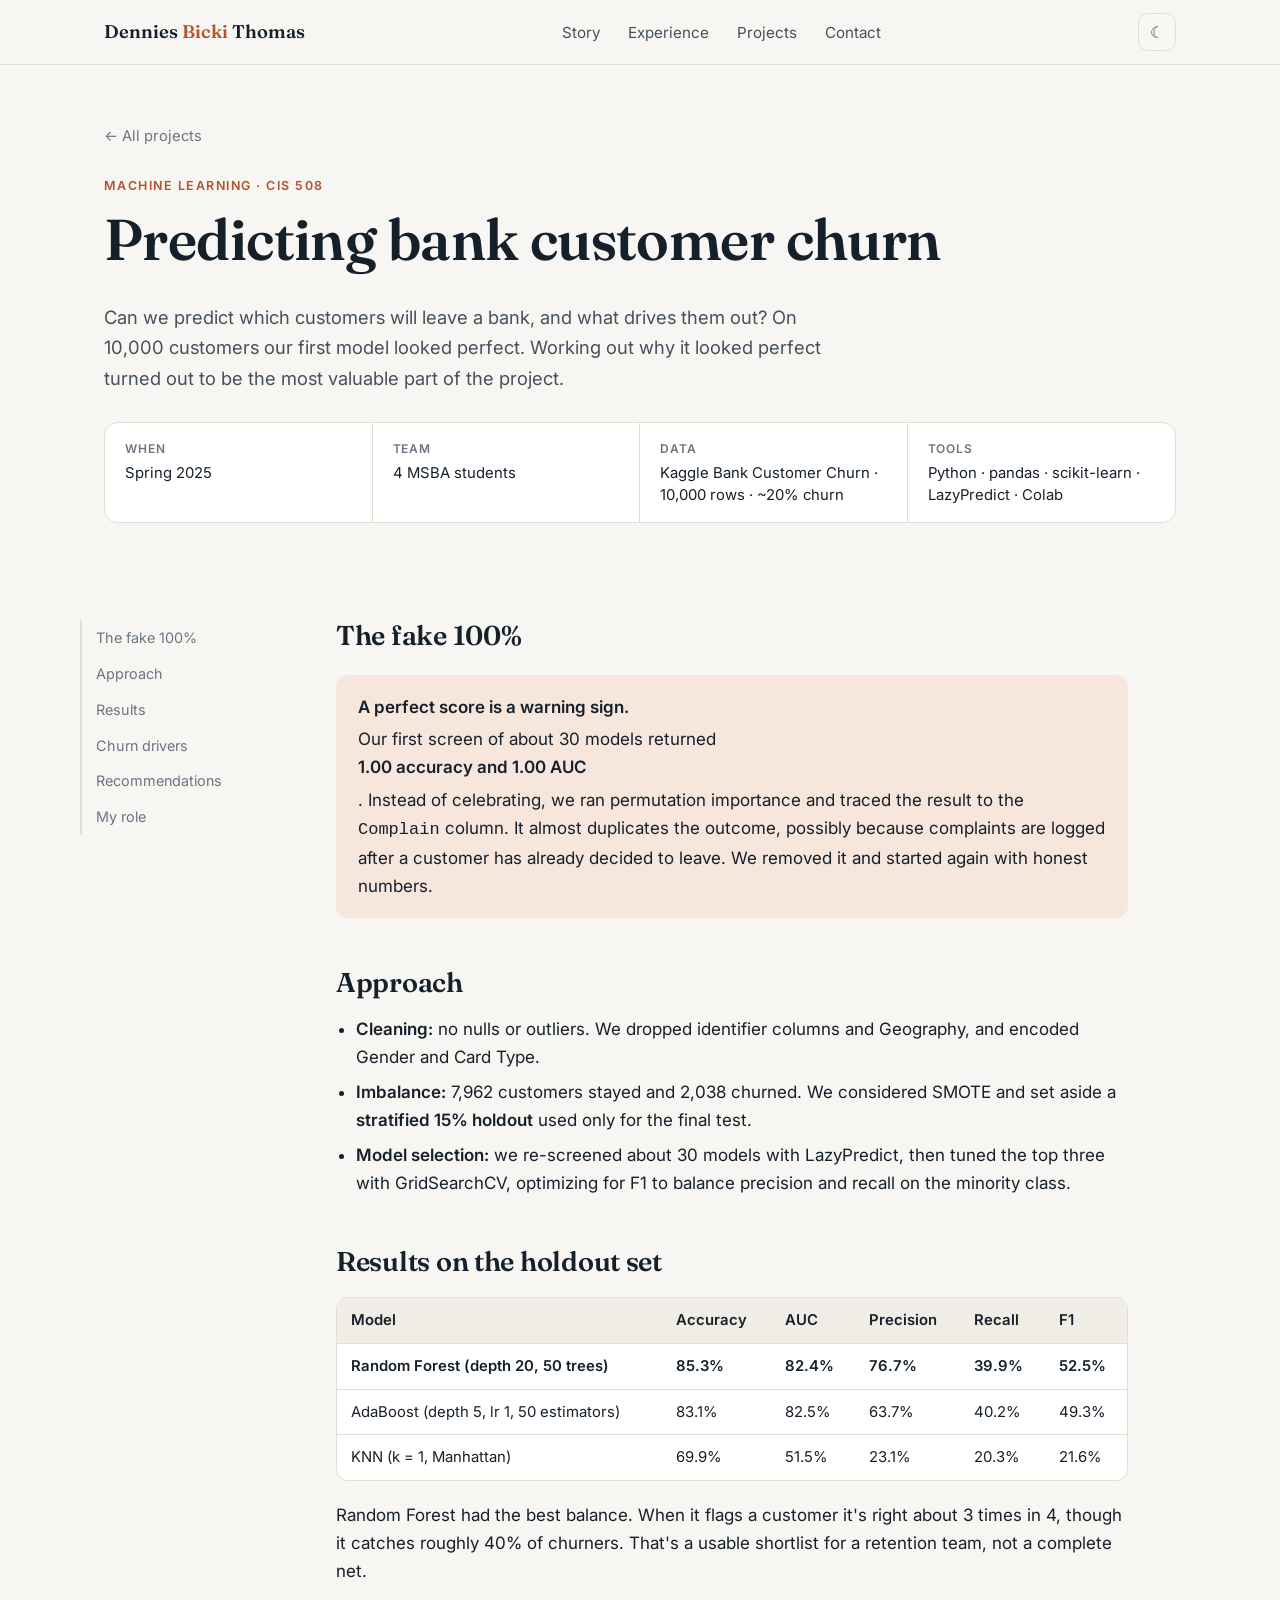
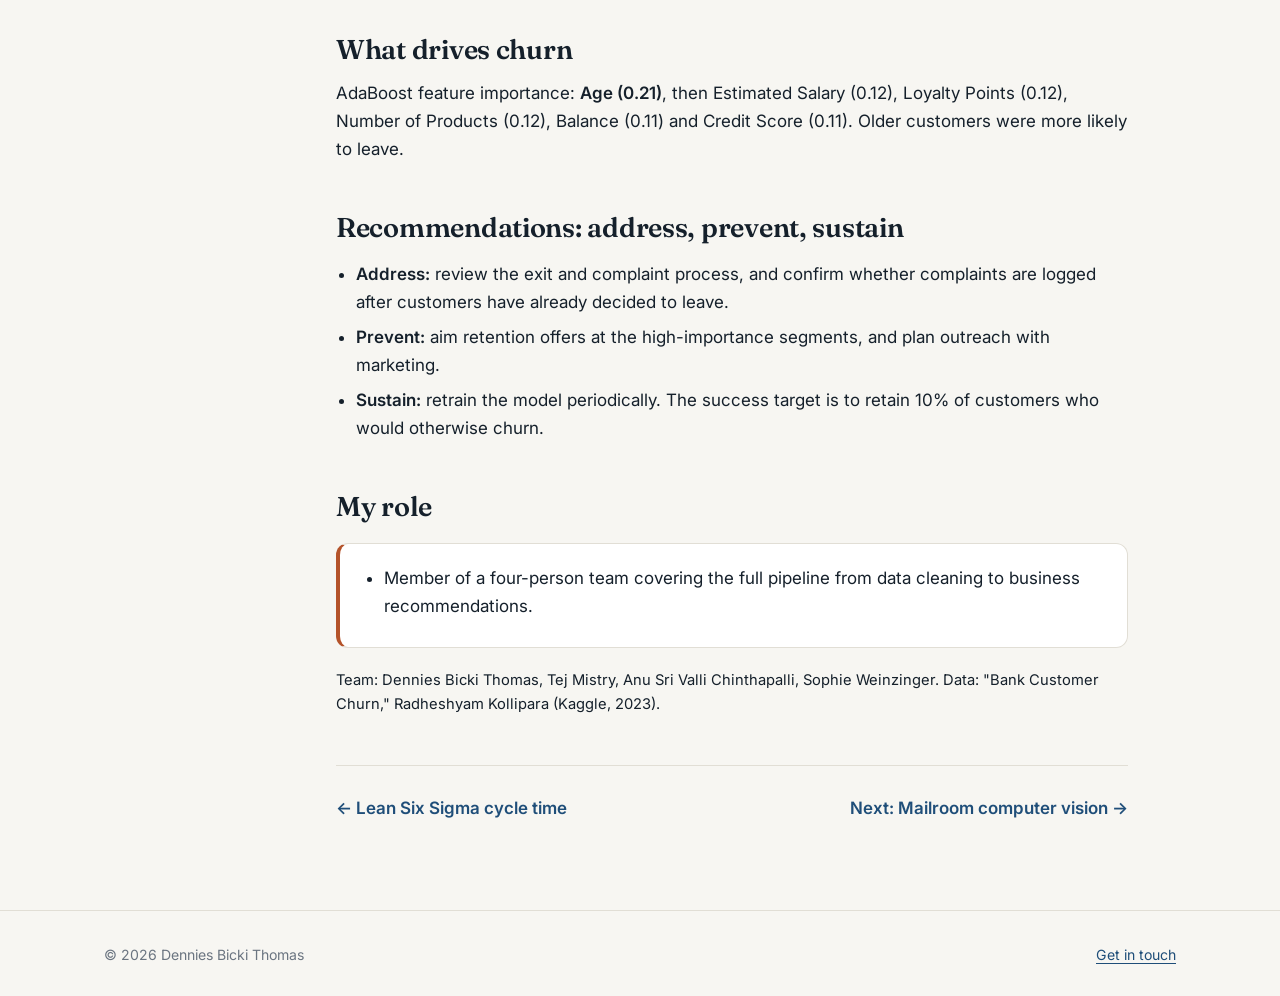
==== projects/bank-churn.html @ bb66a7ab "Initial portfolio site Co-Authored-By: Claude Opus 5.5 <noreply@anthropic.com>" ====
<!doctype html>
<html lang="en">
<head>
  <meta charset="utf-8">
  <meta name="viewport" content="width=device-width, initial-scale=1">
  <title>Bank Churn Prediction | Dennies Bicki Thomas</title>
  <meta name="description" content="Predicting bank customer churn on 10,000 customers: catching target leakage, screening ~30 models, and a tuned Random Forest at 85.3% accuracy and 0.82 AUC.">
  <link rel="icon" href="data:image/svg+xml,%3Csvg xmlns='http://www.w3.org/2000/svg' viewBox='0 0 64 64'%3E%3Crect width='64' height='64' rx='14' fill='%231f4e79'/%3E%3Ctext x='50%25' y='54%25' text-anchor='middle' dominant-baseline='middle' font-family='Georgia,serif' font-size='28' font-weight='700' fill='white'%3EDT%3C/text%3E%3C/svg%3E">
  <link rel="preconnect" href="https://fonts.googleapis.com">
  <link rel="preconnect" href="https://fonts.gstatic.com" crossorigin>
  <link href="https://fonts.googleapis.com/css2?family=Fraunces:opsz,wght@9..144,400;9..144,600&family=Inter:wght@400;500;600&display=swap" rel="stylesheet">
  <link rel="stylesheet" href="../assets/css/style.css">
  <script src="../assets/js/main.js"></script>
</head>
<body>
<a class="skip-link" href="#main">Skip to content</a>
<header class="site-header">
  <nav class="container nav" aria-label="Main">
    <a class="brand" href="../index.html">Dennies <span>Bicki</span> Thomas</a>
    <ul class="nav-links" id="nav-links">
      <li><a href="../index.html#story">Story</a></li>
      <li><a href="../index.html#experience">Experience</a></li>
      <li><a href="../index.html#work">Projects</a></li>
      <li><a href="../index.html#contact">Contact</a></li>
    </ul>
    <div style="display:flex;gap:8px">
      <button class="icon-btn" type="button" data-theme-toggle aria-label="Toggle dark mode">☾</button>
      <button class="icon-btn menu-btn" type="button" data-menu-toggle aria-controls="nav-links" aria-expanded="false" aria-label="Open menu">☰</button>
    </div>
  </nav>
</header>

<main id="main">
  <section class="case-hero">
    <div class="container">
      <a class="back" href="../index.html#work">← All projects</a>
      <span class="eyebrow">Machine learning · CIS 508</span>
      <h1>Predicting bank customer churn</h1>
      <p class="lede">Can we predict which customers will leave a bank, and what drives them out? On 10,000 customers our first model looked perfect. Working out why it looked perfect turned out to be the most valuable part of the project.</p>
      <dl class="facts">
        <div><dt>When</dt><dd>Spring 2025</dd></div>
        <div><dt>Team</dt><dd>4 MSBA students</dd></div>
        <div><dt>Data</dt><dd>Kaggle Bank Customer Churn · 10,000 rows · ~20% churn</dd></div>
        <div><dt>Tools</dt><dd>Python · pandas · scikit-learn · LazyPredict · Colab</dd></div>
      </dl>
    </div>
  </section>

  <div class="container case-body">
    <nav class="toc" aria-label="On this page">
      <a href="#leak">The fake 100%</a>
      <a href="#approach">Approach</a>
      <a href="#results">Results</a>
      <a href="#drivers">Churn drivers</a>
      <a href="#recs">Recommendations</a>
      <a href="#role">My role</a>
    </nav>

    <article class="prose">
      <h2 id="leak">The fake 100%</h2>
      <div class="callout warm">
        <strong>A perfect score is a warning sign.</strong>
        <p>Our first screen of about 30 models returned <strong>1.00 accuracy and 1.00 AUC</strong>. Instead of celebrating, we ran permutation importance and traced the result to the <code>Complain</code> column. It almost duplicates the outcome, possibly because complaints are logged after a customer has already decided to leave. We removed it and started again with honest numbers.</p>
      </div>
      <figure>
        <img src="../assets/img/projects/bank_churn_02_leakage_detection.png" alt="Permutation importance showing the Complain feature dominating the model" loading="lazy" onerror="hideMissing(this)">
        <figcaption>Permutation importance revealed the leaking feature</figcaption>
      </figure>

      <h2 id="approach">Approach</h2>
      <ul>
        <li><strong>Cleaning:</strong> no nulls or outliers. We dropped identifier columns and Geography, and encoded Gender and Card Type.</li>
        <li><strong>Imbalance:</strong> 7,962 customers stayed and 2,038 churned. We considered SMOTE and set aside a <strong>stratified 15% holdout</strong> used only for the final test.</li>
        <li><strong>Model selection:</strong> we re-screened about 30 models with LazyPredict, then tuned the top three with GridSearchCV, optimizing for F1 to balance precision and recall on the minority class.</li>
      </ul>

      <h2 id="results">Results on the holdout set</h2>
      <div class="table-wrap">
        <table>
          <thead><tr><th>Model</th><th>Accuracy</th><th>AUC</th><th>Precision</th><th>Recall</th><th>F1</th></tr></thead>
          <tbody>
            <tr class="best"><td>Random Forest (depth 20, 50 trees)</td><td>85.3%</td><td>82.4%</td><td>76.7%</td><td>39.9%</td><td>52.5%</td></tr>
            <tr><td>AdaBoost (depth 5, lr 1, 50 estimators)</td><td>83.1%</td><td>82.5%</td><td>63.7%</td><td>40.2%</td><td>49.3%</td></tr>
            <tr><td>KNN (k = 1, Manhattan)</td><td>69.9%</td><td>51.5%</td><td>23.1%</td><td>20.3%</td><td>21.6%</td></tr>
          </tbody>
        </table>
      </div>
      <p>Random Forest had the best balance. When it flags a customer it's right about 3 times in 4, though it catches roughly 40% of churners. That's a usable shortlist for a retention team, not a complete net.</p>
      <figure>
        <img src="../assets/img/projects/bank_churn_03_random_forest_results.png" alt="Random Forest confusion matrix and metrics" loading="lazy" onerror="hideMissing(this)">
      </figure>

      <h2 id="drivers">What drives churn</h2>
      <p>AdaBoost feature importance: <strong>Age (0.21)</strong>, then Estimated Salary (0.12), Loyalty Points (0.12), Number of Products (0.12), Balance (0.11) and Credit Score (0.11). Older customers were more likely to leave.</p>
      <figure>
        <img src="../assets/img/projects/bank_churn_04_feature_importance.png" alt="Feature importance bar chart led by age" loading="lazy" onerror="hideMissing(this)">
      </figure>

      <h2 id="recs">Recommendations: address, prevent, sustain</h2>
      <ul>
        <li><strong>Address:</strong> review the exit and complaint process, and confirm whether complaints are logged after customers have already decided to leave.</li>
        <li><strong>Prevent:</strong> aim retention offers at the high-importance segments, and plan outreach with marketing.</li>
        <li><strong>Sustain:</strong> retrain the model periodically. The success target is to retain 10% of customers who would otherwise churn.</li>
      </ul>
      <figure>
        <img src="../assets/img/projects/bank_churn_05_recommendations.png" alt="Address, prevent, sustain recommendation framework" loading="lazy" onerror="hideMissing(this)">
      </figure>

      <h2 id="role">My role</h2>
      <div class="role">
        <ul>
          <li>Member of a four-person team covering the full pipeline from data cleaning to business recommendations.</li>
          <!-- TODO (Dennies): name what you did personally, e.g. cleaning, leakage investigation, tuning, recommendations, presentation. -->
        </ul>
      </div>
      <p class="team">Team: Dennies Bicki Thomas, Tej Mistry, Anu Sri Valli Chinthapalli, Sophie Weinzinger. Data: "Bank Customer Churn," Radheshyam Kollipara (Kaggle, 2023).</p>

      <div class="next-case">
        <a href="lean-six-sigma-gentech.html">← Lean Six Sigma cycle time</a>
        <a href="mailroom-computer-vision.html">Next: Mailroom computer vision →</a>
      </div>
    </article>
  </div>
</main>

<footer class="site-footer">
  <div class="container"><span>© <span data-year>2026</span> Dennies Bicki Thomas</span><a href="../index.html#contact">Get in touch</a></div>
</footer>
</body>
</html>
---- assets/css/style.css ----
/* ============================================================
   Dennies Bicki Thomas — portfolio
   Plain CSS, no build step. Colors are tokens on :root so the
   whole site can be re-themed in one place.
   ============================================================ */

:root {
  --bg: #f7f6f2;
  --surface: #ffffff;
  --surface-2: #efede6;
  --ink: #15202b;
  --ink-2: #44505c;
  --ink-3: #6b7581;
  --line: #e1ded5;
  --accent: #1f4e79;        /* deep blue */
  --accent-ink: #ffffff;
  --accent-soft: #e3ecf5;
  --warm: #b4532a;          /* terracotta highlight */
  --warm-soft: #f6e6dc;
  --shadow: 0 1px 2px rgba(21, 32, 43, .05), 0 8px 24px rgba(21, 32, 43, .06);
  --radius: 14px;
  --maxw: 1120px;
  --font-body: "Inter", system-ui, -apple-system, "Segoe UI", Roboto, sans-serif;
  --font-head: "Fraunces", Georgia, "Times New Roman", serif;
}

@media (prefers-color-scheme: dark) {
  :root:not([data-theme="light"]) {
    --bg: #0f151b;
    --surface: #161e26;
    --surface-2: #1c2630;
    --ink: #e9edf1;
    --ink-2: #b6c0ca;
    --ink-3: #8a96a2;
    --line: #26323d;
    --accent: #7fb2e5;
    --accent-ink: #0f151b;
    --accent-soft: #1b2b3b;
    --warm: #e79a72;
    --warm-soft: #33241c;
    --shadow: 0 1px 2px rgba(0,0,0,.3), 0 8px 24px rgba(0,0,0,.25);
  }
}
:root[data-theme="dark"] {
  --bg: #0f151b;
  --surface: #161e26;
  --surface-2: #1c2630;
  --ink: #e9edf1;
  --ink-2: #b6c0ca;
  --ink-3: #8a96a2;
  --line: #26323d;
  --accent: #7fb2e5;
  --accent-ink: #0f151b;
  --accent-soft: #1b2b3b;
  --warm: #e79a72;
  --warm-soft: #33241c;
  --shadow: 0 1px 2px rgba(0,0,0,.3), 0 8px 24px rgba(0,0,0,.25);
}

/* ---------- base ---------- */
*, *::before, *::after { box-sizing: border-box; }
html { scroll-behavior: smooth; scroll-padding-top: 80px; }
body {
  margin: 0;
  background: var(--bg);
  color: var(--ink);
  font-family: var(--font-body);
  font-size: 17px;
  line-height: 1.65;
  -webkit-font-smoothing: antialiased;
}
img { max-width: 100%; display: block; }
a { color: var(--accent); text-underline-offset: 3px; }
a:hover { text-decoration-thickness: 2px; }
h1, h2, h3, h4 { font-family: var(--font-head); line-height: 1.15; margin: 0 0 .5em; font-weight: 600; letter-spacing: -.01em; }
h1 { font-size: clamp(2.4rem, 5vw, 3.6rem); }
h2 { font-size: clamp(1.8rem, 3.4vw, 2.4rem); }
h3 { font-size: 1.3rem; }
p { margin: 0 0 1em; }
ul { padding-left: 1.2em; }
li { margin-bottom: .4em; }
strong { font-weight: 600; }
:focus-visible { outline: 3px solid var(--warm); outline-offset: 3px; border-radius: 4px; }

.container { width: 100%; max-width: var(--maxw); margin: 0 auto; padding: 0 24px; }
@media (max-width: 600px) { .container { padding: 0 16px; } body { font-size: 16px; } }

.section { padding: 88px 0; }
.section + .section { border-top: 1px solid var(--line); }
.eyebrow {
  font-family: var(--font-body);
  font-size: .78rem; font-weight: 600; letter-spacing: .12em; text-transform: uppercase;
  color: var(--warm); margin-bottom: .8em; display: block;
}
.lede { font-size: 1.15rem; color: var(--ink-2); max-width: 62ch; }
.muted { color: var(--ink-3); }
.skip-link { position: absolute; left: -999px; top: 8px; background: var(--accent); color: var(--accent-ink); padding: 8px 14px; border-radius: 8px; z-index: 100; }
.skip-link:focus { left: 8px; }

/* ---------- header ---------- */
.site-header {
  position: sticky; top: 0; z-index: 50;
  background: color-mix(in srgb, var(--bg) 88%, transparent);
  backdrop-filter: saturate(1.4) blur(10px);
  border-bottom: 1px solid var(--line);
}
.nav { display: flex; align-items: center; justify-content: space-between; height: 64px; gap: 16px; }
.brand { font-family: var(--font-head); font-weight: 600; font-size: 1.15rem; color: var(--ink); text-decoration: none; white-space: nowrap; }
.brand span { color: var(--warm); }
.nav-links { display: flex; align-items: center; gap: 4px; list-style: none; margin: 0; padding: 0; }
.nav-links li { margin: 0; }
.nav-links a { color: var(--ink-2); text-decoration: none; font-size: .95rem; padding: 8px 12px; border-radius: 8px; }
.nav-links a:hover { color: var(--ink); background: var(--surface-2); }
.icon-btn {
  background: none; border: 1px solid var(--line); color: var(--ink-2);
  width: 38px; height: 38px; border-radius: 10px; cursor: pointer;
  display: inline-grid; place-items: center; font-size: 1rem;
}
.icon-btn:hover { color: var(--ink); background: var(--surface-2); }
.menu-btn { display: none; }
@media (max-width: 820px) {
  .menu-btn { display: inline-grid; }
  .nav-links {
    display: none; position: absolute; top: 64px; left: 0; right: 0;
    flex-direction: column; align-items: stretch; gap: 0;
    background: var(--bg); border-bottom: 1px solid var(--line); padding: 8px 16px 16px;
  }
  .nav-links.open { display: flex; }
  .nav-links a { display: block; padding: 12px; }
}

/* ---------- buttons ---------- */
.btn {
  display: inline-flex; align-items: center; gap: 8px;
  padding: 12px 20px; border-radius: 10px; font-weight: 600; font-size: .95rem;
  text-decoration: none; border: 1px solid transparent; cursor: pointer; transition: transform .15s ease, background .15s ease;
}
.btn:hover { transform: translateY(-1px); text-decoration: none; }
.btn-primary { background: var(--accent); color: var(--accent-ink); }
.btn-ghost { background: transparent; color: var(--ink); border-color: var(--line); }
.btn-ghost:hover { background: var(--surface-2); }
.btn-row { display: flex; flex-wrap: wrap; gap: 12px; }

/* ---------- hero ---------- */
.hero { padding: 72px 0 64px; }
.hero-grid { display: grid; grid-template-columns: 1.5fr 1fr; gap: 56px; align-items: center; }
.hero h1 { margin-bottom: .25em; }
.hero .tagline { font-family: var(--font-head); font-size: clamp(1.3rem, 2.4vw, 1.7rem); color: var(--ink); line-height: 1.3; margin-bottom: .8em; font-weight: 400; }
.hero .tagline em { color: var(--warm); font-style: italic; }
.badges { display: flex; flex-wrap: wrap; gap: 8px; margin-bottom: 1.4em; }
.badge {
  display: inline-flex; align-items: center; gap: 6px;
  font-size: .82rem; font-weight: 600; padding: 5px 12px; border-radius: 999px;
  background: var(--accent-soft); color: var(--accent);
}
.badge.warm { background: var(--warm-soft); color: var(--warm); }
.portrait { position: relative; max-width: 360px; justify-self: end; width: 100%; }
.portrait img { border-radius: 20px; aspect-ratio: 4 / 5; object-fit: cover; object-position: center 20%; width: 100%; box-shadow: var(--shadow); }
.portrait .caption {
  position: absolute; left: -20px; bottom: 24px;
  background: var(--surface); border: 1px solid var(--line); box-shadow: var(--shadow);
  border-radius: 12px; padding: 10px 14px; font-size: .85rem; line-height: 1.35;
}
.portrait .caption strong { display: block; font-size: .95rem; }
.open-to { margin-top: 1.6em; font-size: .92rem; color: var(--ink-3); }
.open-to strong { color: var(--ink-2); }
@media (max-width: 820px) {
  .hero-grid { grid-template-columns: 1fr; gap: 36px; }
  .portrait { justify-self: start; max-width: 280px; order: -1; }
  .portrait .caption { left: auto; right: -12px; }
}

/* ---------- stats ---------- */
.stats { display: grid; grid-template-columns: repeat(4, 1fr); gap: 16px; margin-top: 56px; }
.stat { background: var(--surface); border: 1px solid var(--line); border-radius: var(--radius); padding: 20px 22px; }
.stat .num { font-family: var(--font-head); font-size: 2.2rem; font-weight: 600; line-height: 1; color: var(--accent); }
.stat .label { font-size: .9rem; color: var(--ink-2); margin-top: 8px; line-height: 1.4; }
@media (max-width: 820px) { .stats { grid-template-columns: repeat(2, 1fr); } }

/* ---------- story timeline ---------- */
.story-grid { display: grid; grid-template-columns: 1fr 1.4fr; gap: 56px; }
@media (max-width: 820px) { .story-grid { grid-template-columns: 1fr; gap: 24px; } }
.chapters { list-style: none; padding: 0; margin: 0; position: relative; }
.chapters::before { content: ""; position: absolute; left: 11px; top: 8px; bottom: 8px; width: 2px; background: var(--line); }
.chapter { position: relative; padding-left: 44px; margin-bottom: 32px; }
.chapter::before {
  content: ""; position: absolute; left: 4px; top: 6px; width: 16px; height: 16px; border-radius: 50%;
  background: var(--bg); border: 3px solid var(--accent);
}
.chapter.now::before { background: var(--warm); border-color: var(--warm); }
.chapter .when { font-size: .8rem; font-weight: 600; letter-spacing: .08em; text-transform: uppercase; color: var(--ink-3); }
.chapter h3 { margin: .15em 0 .3em; }
.chapter p { color: var(--ink-2); margin: 0; }

/* ---------- pillars ---------- */
.pillars { display: grid; grid-template-columns: repeat(3, 1fr); gap: 20px; margin-top: 40px; }
@media (max-width: 900px) { .pillars { grid-template-columns: 1fr; } }
.pillar { background: var(--surface); border: 1px solid var(--line); border-radius: var(--radius); padding: 28px; }
.pillar .icon { width: 44px; height: 44px; border-radius: 12px; display: grid; place-items: center; background: var(--accent-soft); color: var(--accent); margin-bottom: 16px; }
.pillar .icon svg { width: 22px; height: 22px; }
.pillar p { color: var(--ink-2); font-size: .97rem; }
.pillar .proof { font-size: .88rem; color: var(--ink-3); border-top: 1px dashed var(--line); padding-top: 12px; margin: 0; }

/* ---------- experience ---------- */
.jobs { display: grid; gap: 20px; margin-top: 40px; }
.job { background: var(--surface); border: 1px solid var(--line); border-radius: var(--radius); padding: 28px 30px; display: grid; grid-template-columns: 220px 1fr; gap: 28px; }
@media (max-width: 760px) { .job { grid-template-columns: 1fr; gap: 8px; padding: 22px; } }
.job .org { font-family: var(--font-head); font-size: 1.25rem; font-weight: 600; }
.job .dates { font-size: .88rem; color: var(--ink-3); }
.job h3 { font-family: var(--font-body); font-size: 1.05rem; font-weight: 600; margin-bottom: .6em; }
.job ul { margin: 0; color: var(--ink-2); font-size: .97rem; }
.job .clients { font-size: .88rem; color: var(--ink-3); margin: -.2em 0 .8em; }

/* ---------- project cards ---------- */
.projects { display: grid; grid-template-columns: repeat(2, 1fr); gap: 24px; margin-top: 40px; }
@media (max-width: 820px) { .projects { grid-template-columns: 1fr; } }
.card {
  display: flex; flex-direction: column;
  background: var(--surface); border: 1px solid var(--line); border-radius: var(--radius);
  overflow: hidden; text-decoration: none; color: inherit; transition: transform .18s ease, box-shadow .18s ease;
}
.card:hover { transform: translateY(-3px); box-shadow: var(--shadow); text-decoration: none; }
.cover {
  padding: 28px; min-height: 170px; display: flex; flex-direction: column; justify-content: flex-end;
  background: linear-gradient(135deg, var(--accent-soft), var(--surface-2));
  border-bottom: 1px solid var(--line); position: relative;
}
.cover.warm { background: linear-gradient(135deg, var(--warm-soft), var(--surface-2)); }
.cover .metric { font-family: var(--font-head); font-size: 2.4rem; font-weight: 600; line-height: 1; color: var(--ink); }
.cover .metric-label { font-size: .9rem; color: var(--ink-2); margin-top: 6px; }
.cover .kind { position: absolute; top: 20px; left: 28px; font-size: .75rem; font-weight: 600; letter-spacing: .1em; text-transform: uppercase; color: var(--ink-3); }
.cover .flag { position: absolute; top: 16px; right: 18px; }
.card-body { padding: 24px 28px 28px; display: flex; flex-direction: column; flex: 1; }
.card-body h3 { margin-bottom: .4em; }
.card-body p { color: var(--ink-2); font-size: .97rem; flex: 1; }
.tags { display: flex; flex-wrap: wrap; gap: 6px; margin: 0; padding: 0; list-style: none; }
.tags li { margin: 0; font-size: .78rem; padding: 4px 10px; border-radius: 999px; background: var(--surface-2); color: var(--ink-2); }
.card .more { margin-top: 16px; font-weight: 600; font-size: .92rem; color: var(--accent); }

/* ---------- skills ---------- */
.skills { display: grid; grid-template-columns: repeat(2, 1fr); gap: 20px; margin-top: 40px; }
@media (max-width: 760px) { .skills { grid-template-columns: 1fr; } }
.skill-group { background: var(--surface); border: 1px solid var(--line); border-radius: var(--radius); padding: 24px 26px; }
.skill-group h3 { font-family: var(--font-body); font-size: 1rem; font-weight: 600; margin-bottom: 12px; }

/* ---------- more work ---------- */
.more-work { display: grid; grid-template-columns: repeat(2, 1fr); gap: 20px; margin-top: 40px; }
@media (max-width: 760px) { .more-work { grid-template-columns: 1fr; } }
.mini { border-left: 3px solid var(--accent); padding: 4px 0 4px 18px; }
.mini h3 { font-family: var(--font-body); font-size: 1.02rem; font-weight: 600; margin-bottom: .3em; }
.mini p { color: var(--ink-2); font-size: .95rem; margin: 0; }
.mini .src { font-size: .82rem; color: var(--ink-3); }

/* ---------- education ---------- */
.edu { display: grid; grid-template-columns: repeat(3, 1fr); gap: 20px; margin-top: 40px; }
@media (max-width: 820px) { .edu { grid-template-columns: 1fr; } }
.edu-item { background: var(--surface); border: 1px solid var(--line); border-radius: var(--radius); padding: 24px; }
.edu-item h3 { font-size: 1.1rem; }
.edu-item p { margin: 0; color: var(--ink-2); font-size: .95rem; }

/* ---------- contact ---------- */
.contact { text-align: center; }
.contact .lede { margin: 0 auto 1.6em; }
.contact .btn-row { justify-content: center; }

.site-footer { padding: 32px 0; border-top: 1px solid var(--line); color: var(--ink-3); font-size: .88rem; }
.site-footer .container { display: flex; justify-content: space-between; flex-wrap: wrap; gap: 12px; }

/* ============================================================
   Case-study pages
   ============================================================ */
.case-hero { padding: 56px 0 40px; }
.back { display: inline-flex; gap: 6px; font-size: .92rem; text-decoration: none; color: var(--ink-3); margin-bottom: 28px; }
.back:hover { color: var(--ink); }
.case-hero .lede { margin-bottom: 1.6em; }
.facts { display: grid; grid-template-columns: repeat(4, 1fr); gap: 0; border: 1px solid var(--line); border-radius: var(--radius); background: var(--surface); overflow: hidden; }
.facts div { padding: 16px 20px; border-right: 1px solid var(--line); }
.facts div:last-child { border-right: none; }
.facts dt { font-size: .75rem; font-weight: 600; letter-spacing: .08em; text-transform: uppercase; color: var(--ink-3); margin-bottom: 4px; }
.facts dd { margin: 0; font-size: .93rem; line-height: 1.45; }
@media (max-width: 820px) {
  .facts { grid-template-columns: 1fr 1fr; }
  .facts div:nth-child(2n) { border-right: none; }
  .facts div:nth-child(-n+2) { border-bottom: 1px solid var(--line); }
}
@media (max-width: 480px) {
  .facts { grid-template-columns: 1fr; }
  .facts div { border-right: none; border-bottom: 1px solid var(--line); }
  .facts div:last-child { border-bottom: none; }
}

.results { display: grid; grid-template-columns: repeat(auto-fit, minmax(180px, 1fr)); gap: 16px; margin: 8px 0 8px; }

.case-body { display: grid; grid-template-columns: 200px 1fr; gap: 56px; padding: 40px 0 88px; }
@media (max-width: 900px) { .case-body { grid-template-columns: 1fr; gap: 0; } .toc { display: none; } }
.toc { position: sticky; top: 96px; align-self: start; font-size: .9rem; }
.toc a { display: block; color: var(--ink-3); text-decoration: none; padding: 6px 0 6px 14px; border-left: 2px solid var(--line); }
.toc a:hover { color: var(--ink); border-left-color: var(--accent); }
.prose { max-width: 72ch; }
.prose h2 { font-size: 1.7rem; margin-top: 1.8em; }
.prose h2:first-child { margin-top: 0; }
.prose h3 { font-family: var(--font-body); font-size: 1.05rem; font-weight: 600; margin-top: 1.5em; }
.prose ul, .prose ol { color: var(--ink); }
.prose p { color: var(--ink); }
.callout { background: var(--accent-soft); border-radius: 12px; padding: 18px 22px; margin: 1.4em 0; }
.callout.warm { background: var(--warm-soft); }
.callout p:last-child { margin: 0; }
.callout strong:first-child { display: block; margin-bottom: 4px; }
.role { background: var(--surface); border: 1px solid var(--line); border-left: 4px solid var(--warm); border-radius: 12px; padding: 20px 24px; margin: 1.2em 0; }
.role ul { margin: 0; }
.table-wrap { overflow-x: auto; margin: 1.2em 0; border: 1px solid var(--line); border-radius: 12px; }
table { border-collapse: collapse; width: 100%; font-size: .93rem; background: var(--surface); }
th, td { text-align: left; padding: 10px 14px; border-bottom: 1px solid var(--line); white-space: nowrap; }
th { font-weight: 600; background: var(--surface-2); }
tr:last-child td { border-bottom: none; }
tr.best td { font-weight: 600; }
figure { margin: 1.6em 0; }
figure img { border-radius: 12px; border: 1px solid var(--line); background: var(--surface); }
figcaption { font-size: .86rem; color: var(--ink-3); margin-top: 8px; }
.next-case { display: flex; justify-content: space-between; gap: 16px; flex-wrap: wrap; border-top: 1px solid var(--line); padding-top: 28px; margin-top: 48px; }
.next-case a { text-decoration: none; font-weight: 600; }
.team { font-size: .92rem; color: var(--ink-3); }
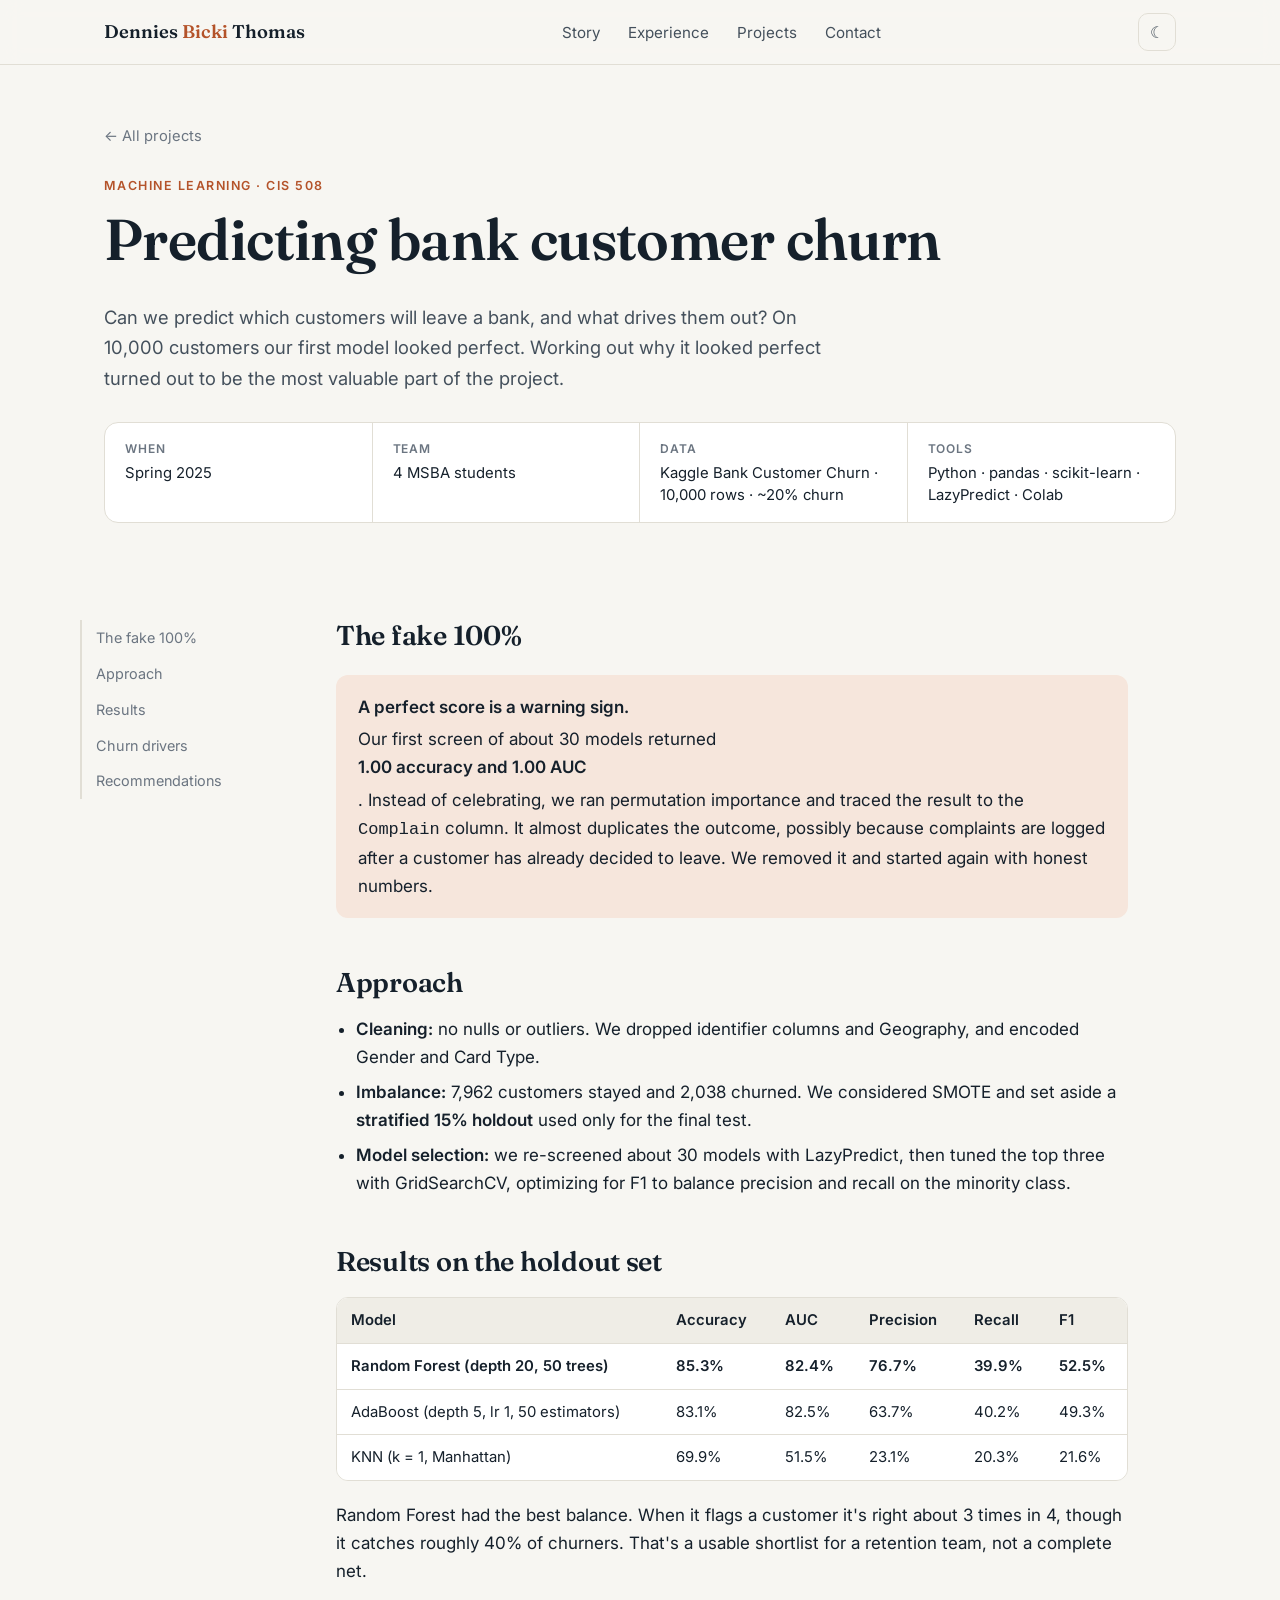
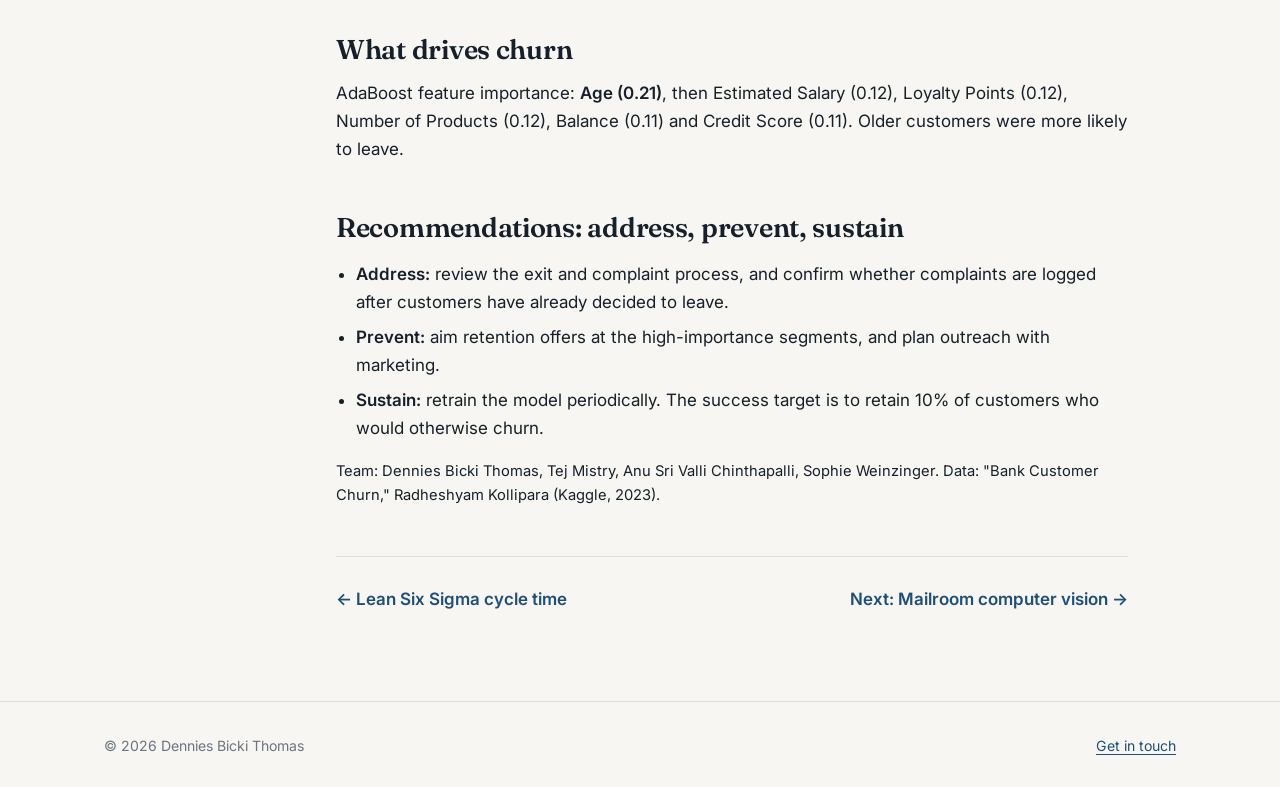
==== commit dd1e91a9: "Add independent builds, contact details; drop role sections - New case studies: Olist GenAI analytic" ====
--- a/projects/bank-churn.html
+++ b/projects/bank-churn.html
@@ -53,7 +53,6 @@
       <a href="#results">Results</a>
       <a href="#drivers">Churn drivers</a>
       <a href="#recs">Recommendations</a>
-      <a href="#role">My role</a>
     </nav>
 
     <article class="prose">
@@ -106,13 +105,6 @@
         <img src="../assets/img/projects/bank_churn_05_recommendations.png" alt="Address, prevent, sustain recommendation framework" loading="lazy" onerror="hideMissing(this)">
       </figure>
 
-      <h2 id="role">My role</h2>
-      <div class="role">
-        <ul>
-          <li>Member of a four-person team covering the full pipeline from data cleaning to business recommendations.</li>
-          <!-- TODO (Dennies): name what you did personally, e.g. cleaning, leakage investigation, tuning, recommendations, presentation. -->
-        </ul>
-      </div>
       <p class="team">Team: Dennies Bicki Thomas, Tej Mistry, Anu Sri Valli Chinthapalli, Sophie Weinzinger. Data: "Bank Customer Churn," Radheshyam Kollipara (Kaggle, 2023).</p>
 
       <div class="next-case">
--- a/assets/css/style.css
+++ b/assets/css/style.css
@@ -320,3 +320,6 @@
 .next-case { display: flex; justify-content: space-between; gap: 16px; flex-wrap: wrap; border-top: 1px solid var(--line); padding-top: 28px; margin-top: 48px; }
 .next-case a { text-decoration: none; font-weight: 600; }
 .team { font-size: .92rem; color: var(--ink-3); }
+
+/* skills: odd group count — let the last group span the row */
+.skills .skill-group:last-child:nth-child(odd) { grid-column: 1 / -1; }
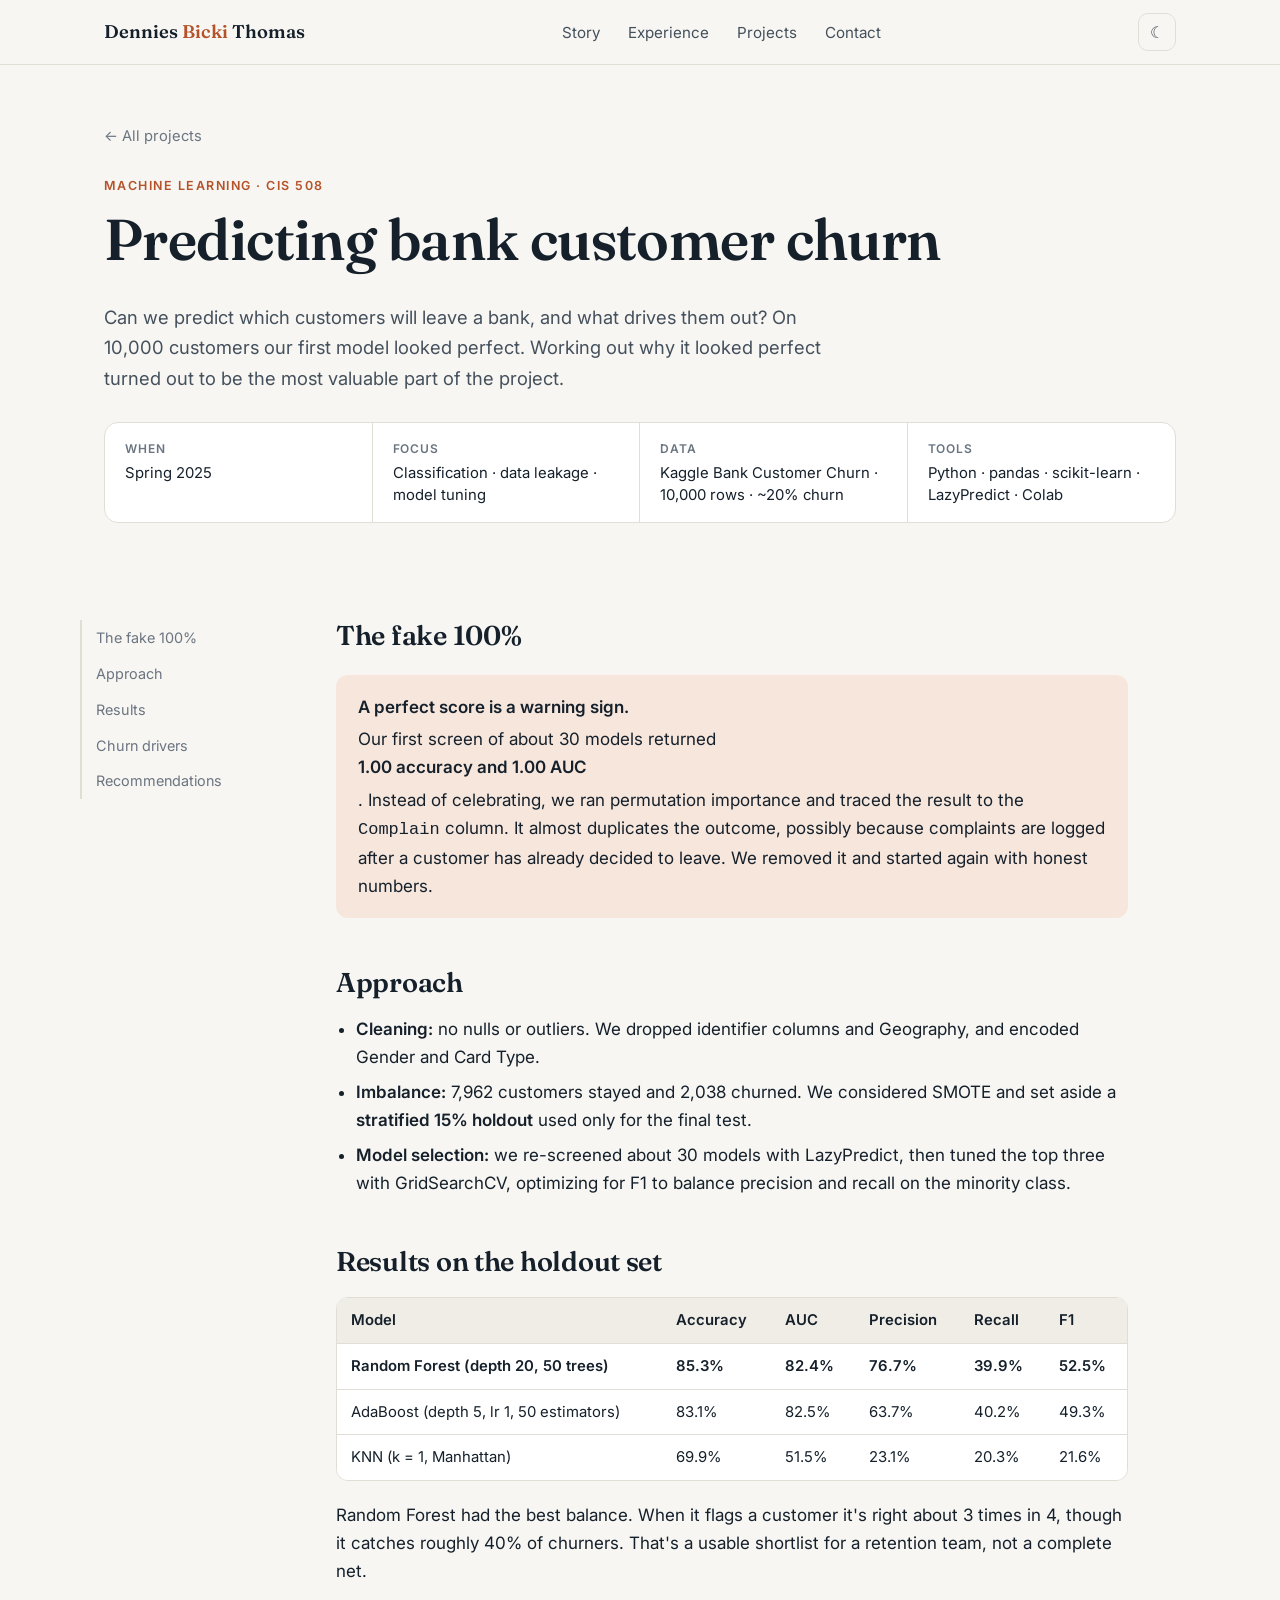
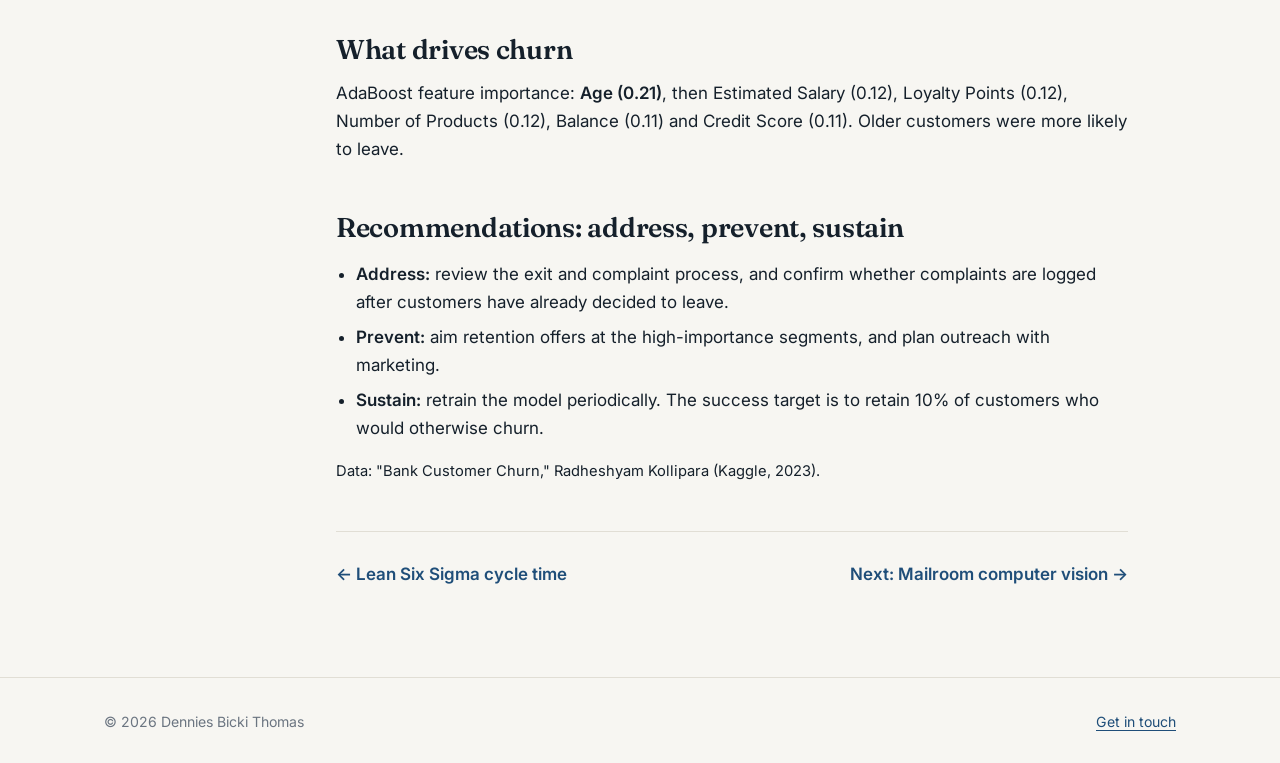
==== commit 9518b93e: "Rename case studies to Projects and tighten project wording - "MSBA case studies" -> "Projects"; "Re" ====
--- a/projects/bank-churn.html
+++ b/projects/bank-churn.html
@@ -39,7 +39,7 @@
       <p class="lede">Can we predict which customers will leave a bank, and what drives them out? On 10,000 customers our first model looked perfect. Working out why it looked perfect turned out to be the most valuable part of the project.</p>
       <dl class="facts">
         <div><dt>When</dt><dd>Spring 2025</dd></div>
-        <div><dt>Team</dt><dd>4 MSBA students</dd></div>
+        <div><dt>Focus</dt><dd>Classification · data leakage · model tuning</dd></div>
         <div><dt>Data</dt><dd>Kaggle Bank Customer Churn · 10,000 rows · ~20% churn</dd></div>
         <div><dt>Tools</dt><dd>Python · pandas · scikit-learn · LazyPredict · Colab</dd></div>
       </dl>
@@ -105,7 +105,7 @@
         <img src="../assets/img/projects/bank_churn_05_recommendations.png" alt="Address, prevent, sustain recommendation framework" loading="lazy" onerror="hideMissing(this)">
       </figure>
 
-      <p class="team">Team: Dennies Bicki Thomas, Tej Mistry, Anu Sri Valli Chinthapalli, Sophie Weinzinger. Data: "Bank Customer Churn," Radheshyam Kollipara (Kaggle, 2023).</p>
+      <p class="team">Data: "Bank Customer Churn," Radheshyam Kollipara (Kaggle, 2023).</p>
 
       <div class="next-case">
         <a href="lean-six-sigma-gentech.html">← Lean Six Sigma cycle time</a>
